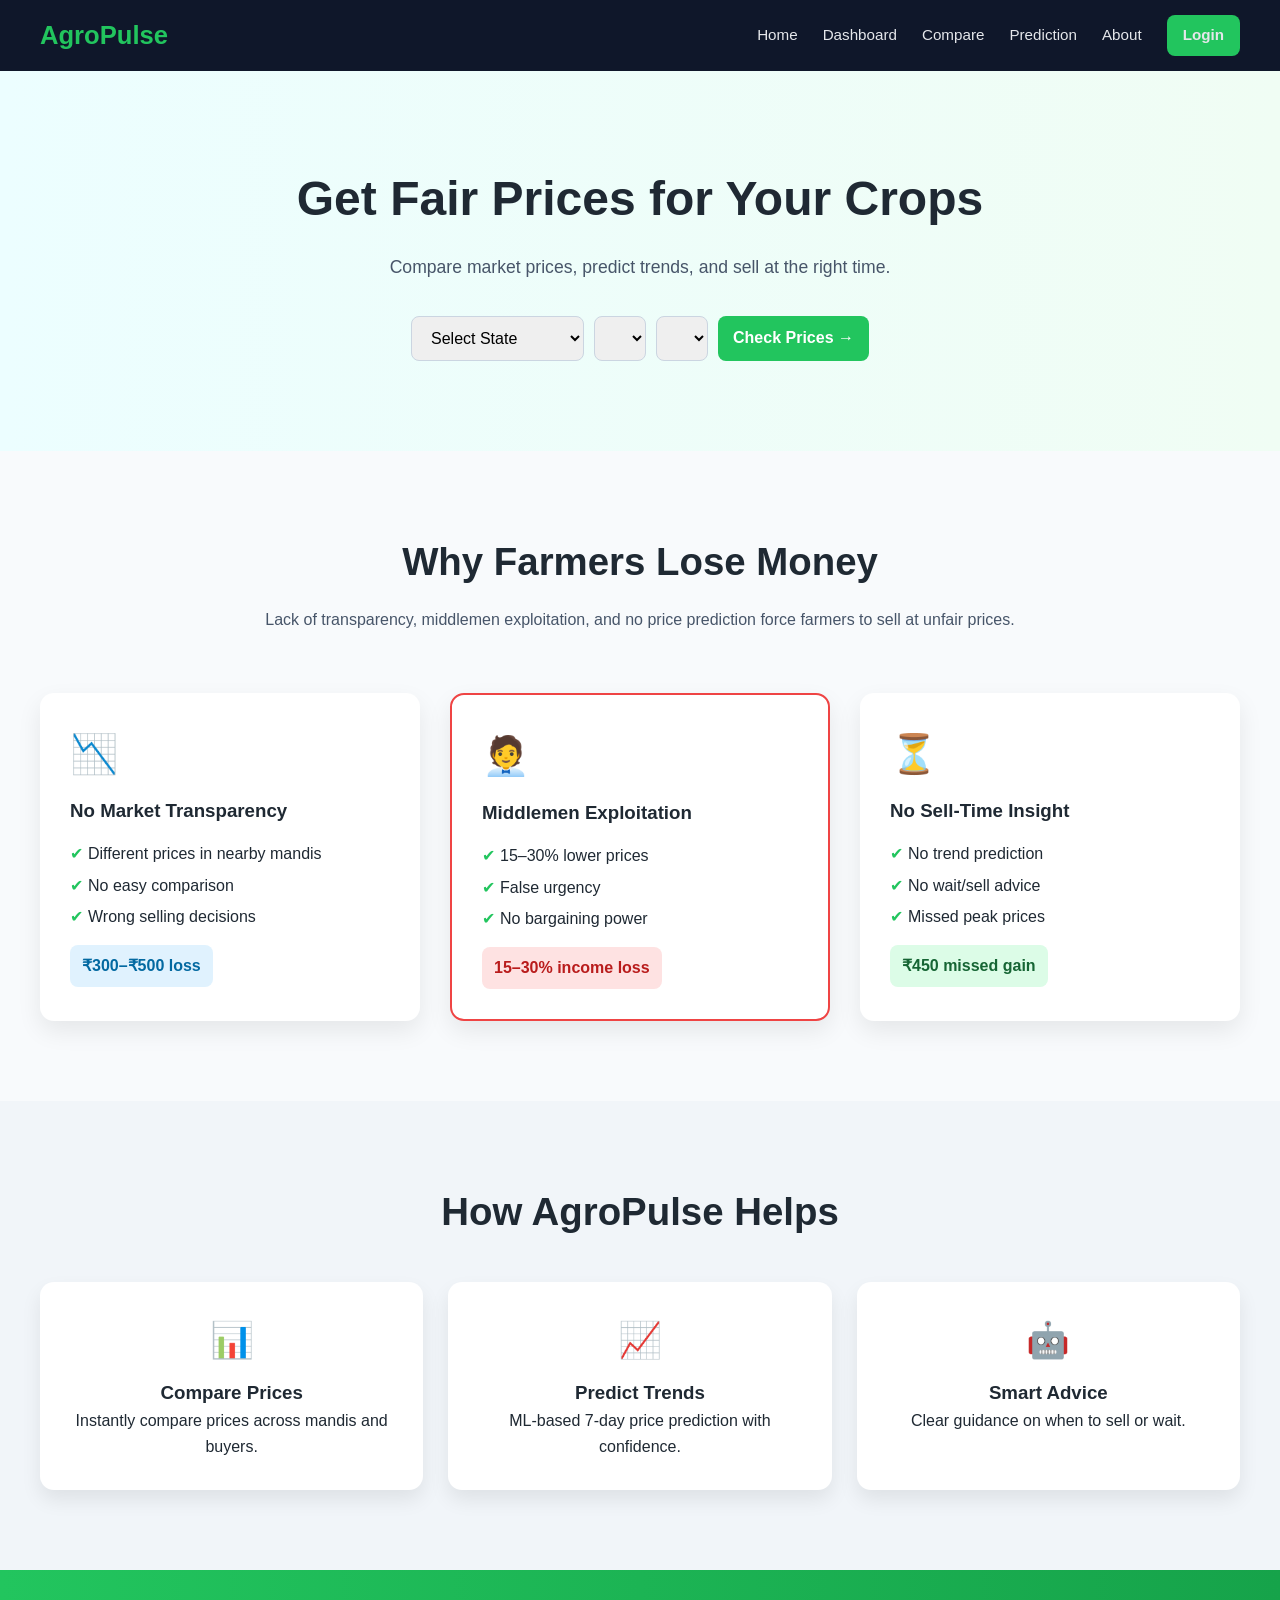
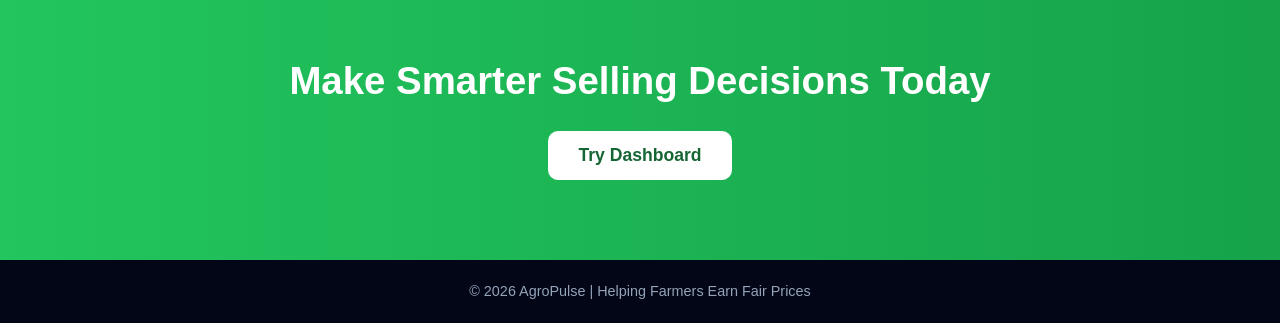
==== templates/index.html @ 3436c3fc "Initial commit: AgroPulse project" ====
<!DOCTYPE html>
<html lang="en">
<head>
<meta charset="UTF-8">
<meta name="viewport" content="width=device-width, initial-scale=1.0">
<title>AgroPulse | Fair Crop Prices for Farmers</title>

<style>
*{
  margin:0;
  padding:0;
  box-sizing:border-box;
  font-family: Arial, Helvetica, sans-serif;
}

body{
  background:#f8fafc;
  color:#1f2933;
  line-height:1.6;
}

/* ================= NAVBAR ================= */
.navbar{
  background:#0f172a;
  padding:15px 40px;
  display:flex;
  justify-content:space-between;
  align-items:center;
}

.logo{
  font-size:1.6rem;
  font-weight:bold;
  color:#22c55e;
  cursor:pointer;
}

.nav-links{
  display:flex;
  align-items:center;
  gap:25px;
}

.nav-links span{
  color:#e5e7eb;
  font-size:0.95rem;
  cursor:pointer;
}

.nav-links span:hover{
  color:#22c55e;
}

.login-btn{
  background:#22c55e;
  padding:8px 16px;
  border-radius:8px;
  font-weight:bold;
  color:white;
}

.login-btn:hover{
  background:#16a34a;
}

/* ================= HERO ================= */
.hero{
  padding:90px 20px;
  text-align:center;
  background:linear-gradient(to right,#ecfeff,#f0fdf4);
}

.hero h1{
  font-size:3rem;
  margin-bottom:15px;
}

.hero p{
  font-size:1.1rem;
  color:#475569;
  margin-bottom:35px;
}

.search-box{
  display:flex;
  justify-content:center;
  gap:10px;
  flex-wrap:wrap;
}

.search-box select,
.search-box button{
  padding:12px 15px;
  border-radius:8px;
  border:1px solid #cbd5e1;
  font-size:1rem;
}

.search-box button{
  background:#22c55e;
  color:white;
  border:none;
  cursor:pointer;
  font-weight:bold;
}

.search-box button:hover{
  background:#16a34a;
}

/* ================= SECTIONS ================= */
.section{
  padding:80px 20px;
}

.container{
  max-width:1200px;
  margin:auto;
  text-align:center;
}

.section-title{
  font-size:2.4rem;
  margin-bottom:15px;
}

.section-subtitle{
  max-width:800px;
  margin:0 auto 60px;
  color:#475569;
}

/* ================= PROBLEMS ================= */
.problem-cards{
  display:grid;
  grid-template-columns:repeat(auto-fit,minmax(280px,1fr));
  gap:30px;
}

.problem-card{
  background:white;
  padding:30px;
  border-radius:14px;
  text-align:left;
  box-shadow:0 10px 25px rgba(0,0,0,0.08);
  transition:0.3s;
}

.problem-card:hover{
  transform:translateY(-8px);
}

.problem-card .icon{
  font-size:2.4rem;
  margin-bottom:12px;
}

.problem-card ul{
  list-style:none;
  margin:15px 0;
}

.problem-card ul li{
  margin-bottom:6px;
  padding-left:18px;
  position:relative;
}

.problem-card ul li::before{
  content:"✔";
  position:absolute;
  left:0;
  color:#22c55e;
}

.stat{
  font-weight:bold;
  padding:8px 12px;
  border-radius:8px;
  display:inline-block;
}

.info{background:#e0f2fe;color:#0369a1;}
.danger{background:#fee2e2;color:#b91c1c;}
.success{background:#dcfce7;color:#166534;}

.highlight{
  border:2px solid #ef4444;
}

/* ================= SOLUTION ================= */
.solution{
  background:#f1f5f9;
}

.solution-cards{
  display:grid;
  grid-template-columns:repeat(auto-fit,minmax(260px,1fr));
  gap:25px;
  margin-top:40px;
}

.solution-card{
  background:white;
  padding:30px;
  border-radius:14px;
  box-shadow:0 10px 20px rgba(0,0,0,0.08);
}

.solution-card .icon{
  font-size:2.2rem;
  margin-bottom:10px;
}

/* ================= CTA ================= */
.cta{
  padding:80px 20px;
  text-align:center;
  background:linear-gradient(to right,#22c55e,#16a34a);
  color:white;
}

.cta h2{
  font-size:2.4rem;
  margin-bottom:20px;
}

.cta button{
  padding:14px 30px;
  font-size:1.1rem;
  border:none;
  border-radius:10px;
  cursor:pointer;
  background:white;
  color:#166534;
  font-weight:bold;
}

.cta button:hover{
  background:#ecfdf5;
}

/* ================= FOOTER ================= */
footer{
  background:#020617;
  color:#94a3b8;
  text-align:center;
  padding:20px;
  font-size:0.9rem;
}
</style>
</head>

<body>

<!-- NAVBAR -->
<nav class="navbar">
  <div class="logo" onclick="navigate('/')">AgroPulse</div>
  <div class="nav-links">
    <span onclick="navigate('/')">Home</span>
    <span onclick="navigate('/dashboard')">Dashboard</span>
    <span onclick="navigate('/comparison')">Compare</span>
    <span onclick="navigate('/prediction')">Prediction</span>
    <span onclick="navigate('/about')">About</span>
    <span class="login-btn" onclick="navigate('/login')">Login</span>
  </div>
</nav>

<!-- HERO -->
<section class="hero">
  <h1>Get Fair Prices for Your Crops</h1>
  <p>Compare market prices, predict trends, and sell at the right time.</p>

  <div class="search-box">
    <select id="indexState" onchange="filterDistricts()"></select>
    <select id="indexLocation" onchange="filterCrops()"></select>
    <select id="indexCrop"></select>


    <button onclick="navigate('/comparison')">
      Check Prices →
    </button>
  </div>
</section>

<!-- PROBLEMS -->
<section class="section">
  <div class="container">
    <h2 class="section-title">Why Farmers Lose Money</h2>
    <p class="section-subtitle">
      Lack of transparency, middlemen exploitation, and no price prediction
      force farmers to sell at unfair prices.
    </p>

    <div class="problem-cards">

      <div class="problem-card">
        <div class="icon">📉</div>
        <h3>No Market Transparency</h3>
        <ul>
          <li>Different prices in nearby mandis</li>
          <li>No easy comparison</li>
          <li>Wrong selling decisions</li>
        </ul>
        <div class="stat info">₹300–₹500 loss</div>
      </div>

      <div class="problem-card highlight">
        <div class="icon">🧑‍💼</div>
        <h3>Middlemen Exploitation</h3>
        <ul>
          <li>15–30% lower prices</li>
          <li>False urgency</li>
          <li>No bargaining power</li>
        </ul>
        <div class="stat danger">15–30% income loss</div>
      </div>

      <div class="problem-card">
        <div class="icon">⏳</div>
        <h3>No Sell-Time Insight</h3>
        <ul>
          <li>No trend prediction</li>
          <li>No wait/sell advice</li>
          <li>Missed peak prices</li>
        </ul>
        <div class="stat success">₹450 missed gain</div>
      </div>

    </div>
  </div>
</section>

<!-- SOLUTION -->
<section class="section solution">
  <div class="container">
    <h2 class="section-title">How AgroPulse Helps</h2>

    <div class="solution-cards">
      <div class="solution-card">
        <div class="icon">📊</div>
        <h3>Compare Prices</h3>
        <p>Instantly compare prices across mandis and buyers.</p>
      </div>

      <div class="solution-card">
        <div class="icon">📈</div>
        <h3>Predict Trends</h3>
        <p>ML-based 7-day price prediction with confidence.</p>
      </div>

      <div class="solution-card">
        <div class="icon">🤖</div>
        <h3>Smart Advice</h3>
        <p>Clear guidance on when to sell or wait.</p>
      </div>
    </div>
  </div>
</section>

<!-- CTA -->
<section class="cta">
  <h2>Make Smarter Selling Decisions Today</h2>
  <button onclick="navigate('/dashboard')">Try Dashboard</button>
</section>

<footer>
  © 2026 AgroPulse | Helping Farmers Earn Fair Prices
</footer>

<!-- SCRIPT -->

<script>
function navigate(page){
  window.location.assign(page);
}

/* ================= GLOBAL DATA ================= */
let allStates = [];
let allCrops = [];
let stateDistrictMapping = {};
let districtCropMapping = {};

/* ================= FALLBACK DATA ================= */
function loadFallbackData() {

  allStates = [
    "Andhra Pradesh","Gujarat","Karnataka","Madhya Pradesh","Maharashtra",
    "Punjab","Rajasthan","Telangana","Uttar Pradesh","West Bengal"
  ];

  allCrops = [
    "Wheat","Maize","Cotton","Paddy(Dhan)(Common)",
    "Bajra(Pearl Millet/Cumbu)","Bengal Gram(Gram)(Whole)",
    "Mustard","Jowar(Sorghum)"
  ];

  stateDistrictMapping = {
    "Madhya Pradesh":["Indore","Bhopal","Ujjain","Gwalior","Jabalpur"],
    "Rajasthan":["Jaipur","Jodhpur","Udaipur","Kota","Chittorgarh"],
    "Uttar Pradesh":["Lucknow","Kanpur","Agra","Varanasi","Meerut"],
    "Gujarat":["Ahmedabad","Surat","Vadodara","Rajkot"],
    "Maharashtra":["Pune","Nagpur","Nashik","Aurangabad"],
    "Andhra Pradesh":["Guntur","Kurnool","East Godavari","Nellore"],
    "Telangana":["Hyderabad","Warangal","Nizamabad","Karimnagar"],
    "Punjab":["Ludhiana","Amritsar","Jalandhar","Patiala"],
    "Karnataka":["Bengaluru","Mysuru","Mangaluru","Hubballi"],
    "West Bengal":["Kolkata","Howrah","Durgapur","Asansol"]
  };

  districtCropMapping = {
    "Indore":["Wheat","Soybean","Maize"],
    "Ujjain":["Wheat","Gram","Mustard"],
    "Chittorgarh":["Wheat","Maize","Mustard"],
    "Guntur":["Paddy(Dhan)(Common)","Cotton"],
    "Kurnool":["Maize","Jowar(Sorghum)","Bengal Gram(Gram)(Whole)"]
  };

  populateStates();
}

/* ================= POPULATE ================= */
function populateStates(){
  const stateSel = document.getElementById("indexState");
  stateSel.innerHTML = `<option disabled selected>Select State</option>`;
  allStates.forEach(s => {
    stateSel.innerHTML += `<option value="${s}">${s}</option>`;
  });
}

function filterDistricts(){
  const state = indexState.value;
  indexLocation.innerHTML = `<option disabled selected>Select District</option>`;

  (stateDistrictMapping[state] || []).forEach(d => {
    indexLocation.innerHTML += `<option value="${d}">${d}</option>`;
  });

  indexCrop.innerHTML = `<option disabled selected>Select Crop</option>`;
}

function filterCrops(){
  const district = indexLocation.value;
  indexCrop.innerHTML = `<option disabled selected>Select Crop</option>`;

  (districtCropMapping[district] || allCrops).forEach(c => {
    indexCrop.innerHTML += `<option value="${c}">${c}</option>`;
  });
}

/* ================= INIT ================= */
window.onload = loadFallbackData;
</script>


</body>
</html>
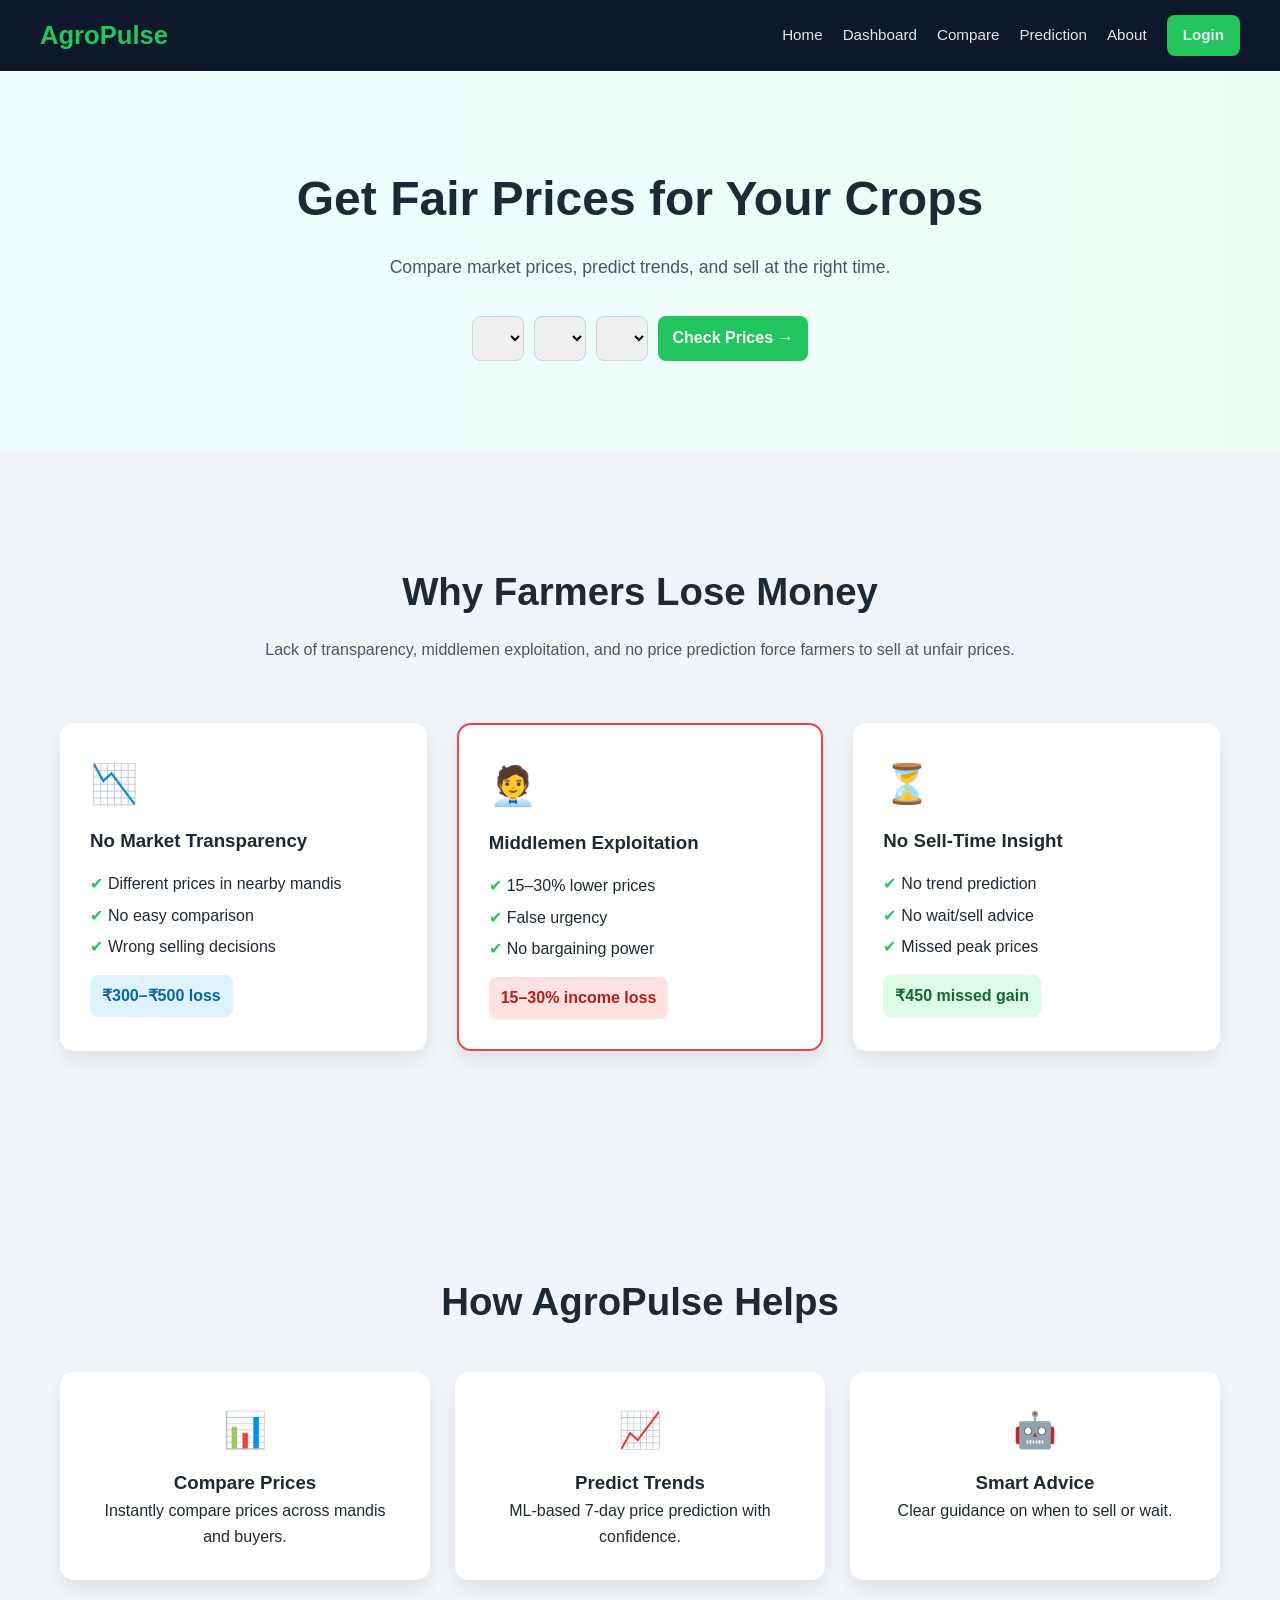
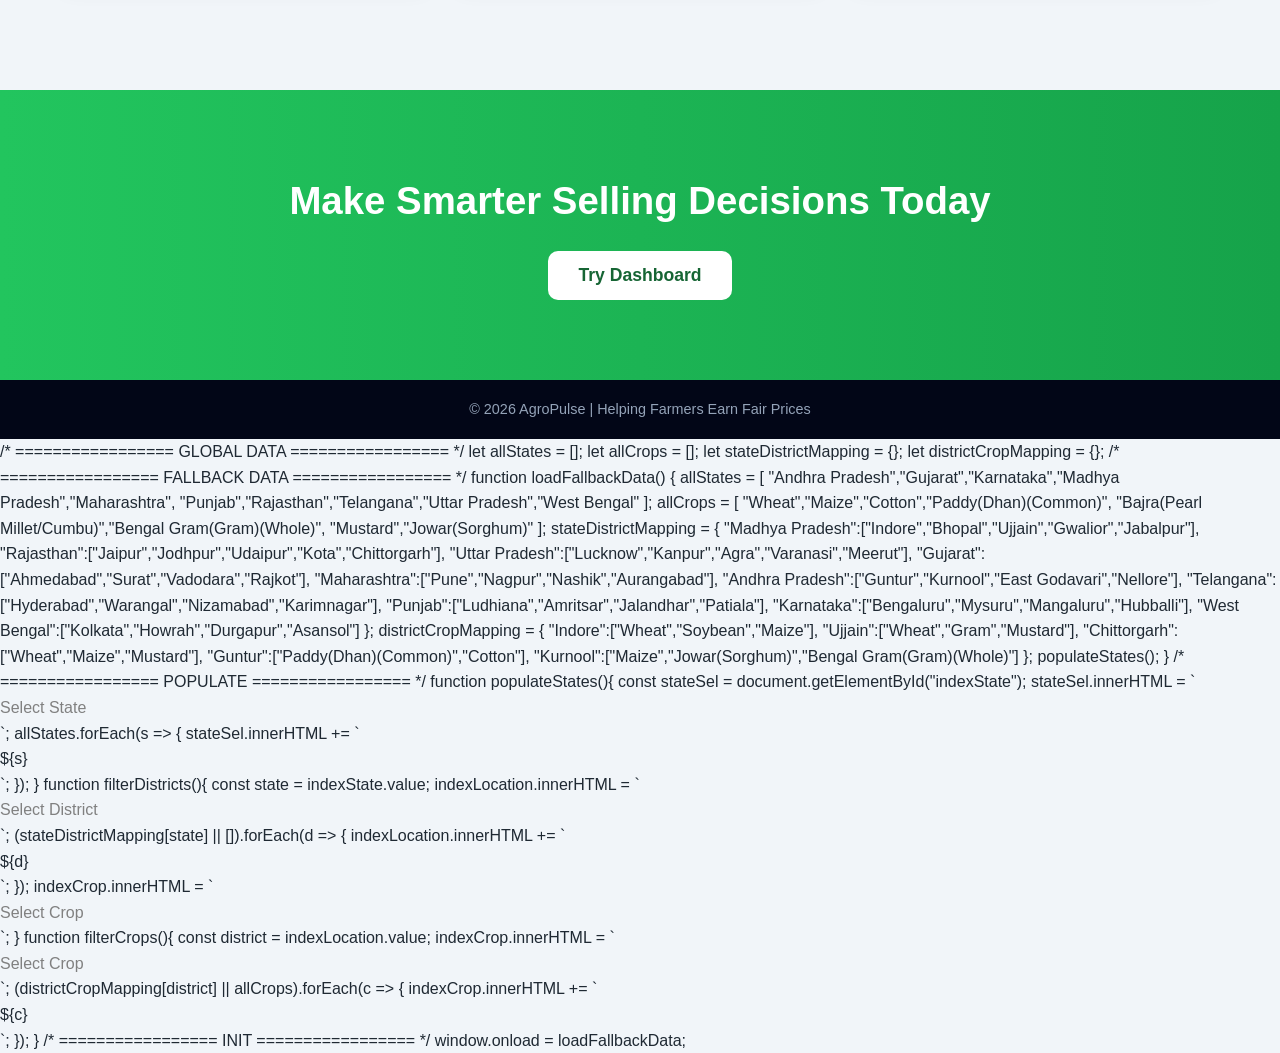
==== commit 6fe054e5: "Implemented a major structural refactor, integrates authentication gating, connects dynamic endpoint" ====
--- a/templates/index.html
+++ b/templates/index.html
@@ -249,6 +249,7 @@
   font-size:0.9rem;
 }
 </style>
+  <link rel="stylesheet" href="/static/css/site.css">
 </head>
 
 <body>
@@ -370,10 +371,8 @@
 
 <!-- SCRIPT -->
 
-<script>
-function navigate(page){
-  window.location.assign(page);
-}
+<!-- Site JS -->
+<script src="/static/js/site.js"></script>
 
 /* ================= GLOBAL DATA ================= */
 let allStates = [];
--- a/static/css/site.css
+++ b/static/css/site.css
@@ -0,0 +1,39 @@
+/* Shared site styles for AgroPulse */
+:root{
+  --brand-green: #22c55e;
+  --brand-green-dark: #16a34a;
+  --nav-bg: #0f172a;
+  --page-bg: #f1f5f9;
+  --card-bg: #ffffff;
+  --muted: #64748b;
+}
+
+*{box-sizing:border-box;font-family:Arial, Helvetica, sans-serif}
+body{background:var(--page-bg);color:#1f2933;margin:0}
+
+/* Navbar */
+.navbar{background:var(--nav-bg);padding:15px 40px;display:flex;justify-content:space-between;align-items:center}
+.logo{font-size:1.6rem;font-weight:700;color:var(--brand-green);cursor:pointer}
+.nav-links{display:flex;gap:20px;align-items:center}
+.nav-links span{color:#e5e7eb;cursor:pointer}
+.nav-links .active{color:var(--brand-green);font-weight:700}
+
+/* Buttons */
+.login-btn,.btn-primary{background:var(--brand-green);color:#fff;padding:8px 16px;border-radius:8px;border:none;cursor:pointer}
+.login-btn:hover,.btn-primary:hover{background:var(--brand-green-dark)}
+
+/* Containers & cards */
+.container{max-width:1200px;margin:30px auto;padding:0 20px}
+.card{background:var(--card-bg);padding:20px;border-radius:14px;box-shadow:0 10px 25px rgba(0,0,0,0.06)}
+
+/* Footer */
+footer{background:#020617;color:#94a3b8;text-align:center;padding:18px;font-size:0.9rem}
+
+/* Badges */
+.badge{display:inline-block;padding:4px 8px;border-radius:6px;font-weight:700}
+.badge.success{background:#dcfce7;color:#166534}
+.badge.info{background:#e0f2fe;color:#0369a1}
+.badge.danger{background:#fee2e2;color:#b91c1c}
+
+/* Utility */
+.text-muted{color:var(--muted)}
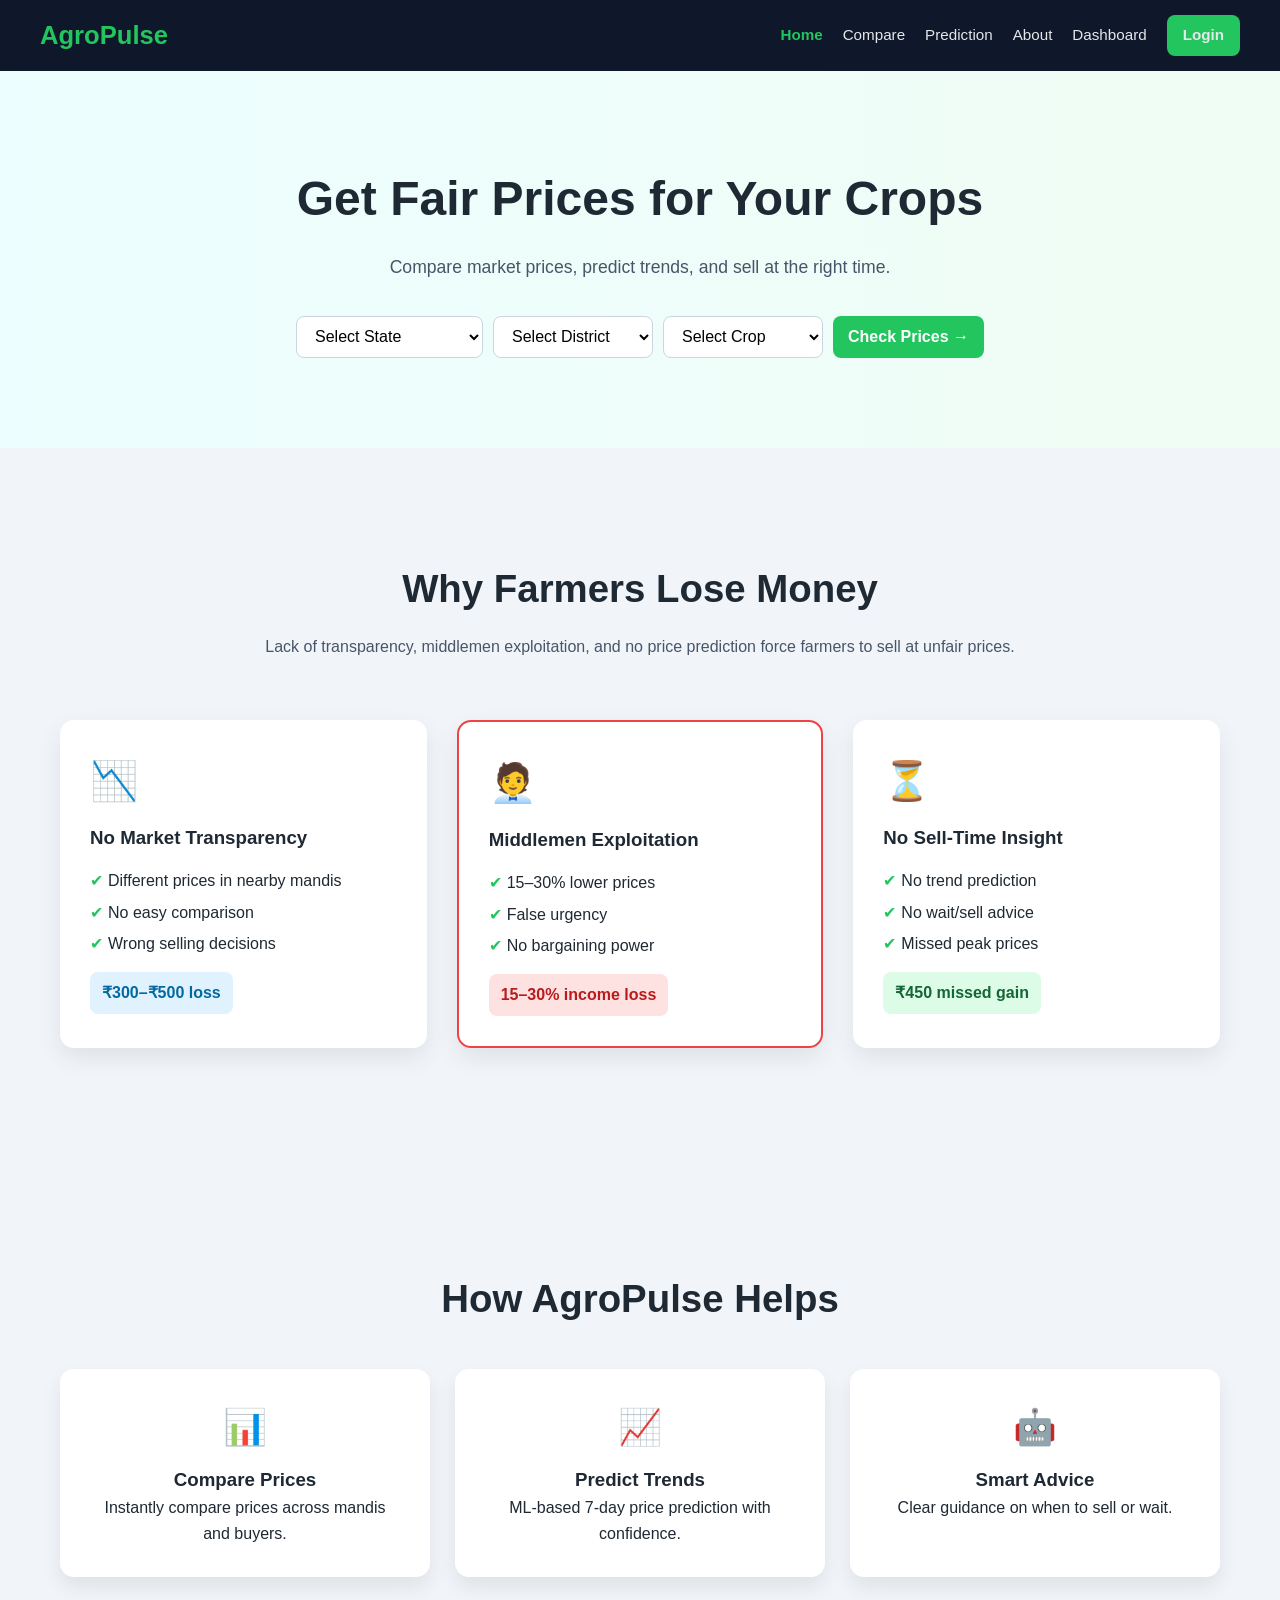
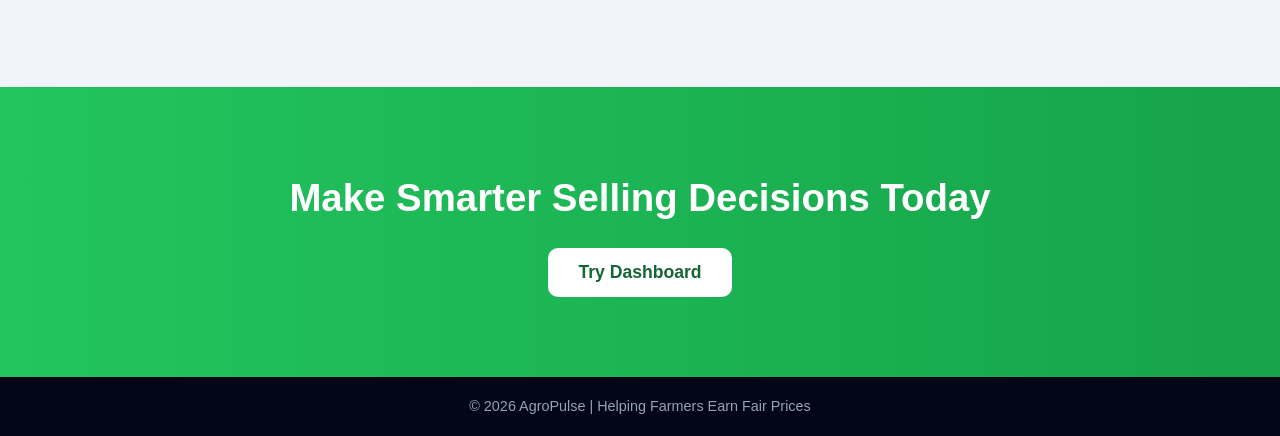
==== commit 22c13005: "Fixed frontend issues, added complete India states/districts, integrated data.gov.in API Frontend - " ====
--- a/templates/index.html
+++ b/templates/index.html
@@ -1,254 +1,15 @@
 <!DOCTYPE html>
 <html lang="en">
 <head>
+  <meta name="description" content="AgroPulse - Smart crop price intelligence and forecasts">
 <meta charset="UTF-8">
 <meta name="viewport" content="width=device-width, initial-scale=1.0">
 <title>AgroPulse | Fair Crop Prices for Farmers</title>
-
-<style>
-*{
-  margin:0;
-  padding:0;
-  box-sizing:border-box;
-  font-family: Arial, Helvetica, sans-serif;
-}
-
-body{
-  background:#f8fafc;
-  color:#1f2933;
-  line-height:1.6;
-}
-
-/* ================= NAVBAR ================= */
-.navbar{
-  background:#0f172a;
-  padding:15px 40px;
-  display:flex;
-  justify-content:space-between;
-  align-items:center;
-}
-
-.logo{
-  font-size:1.6rem;
-  font-weight:bold;
-  color:#22c55e;
-  cursor:pointer;
-}
-
-.nav-links{
-  display:flex;
-  align-items:center;
-  gap:25px;
-}
-
-.nav-links span{
-  color:#e5e7eb;
-  font-size:0.95rem;
-  cursor:pointer;
-}
-
-.nav-links span:hover{
-  color:#22c55e;
-}
-
-.login-btn{
-  background:#22c55e;
-  padding:8px 16px;
-  border-radius:8px;
-  font-weight:bold;
-  color:white;
-}
-
-.login-btn:hover{
-  background:#16a34a;
-}
-
-/* ================= HERO ================= */
-.hero{
-  padding:90px 20px;
-  text-align:center;
-  background:linear-gradient(to right,#ecfeff,#f0fdf4);
-}
-
-.hero h1{
-  font-size:3rem;
-  margin-bottom:15px;
-}
-
-.hero p{
-  font-size:1.1rem;
-  color:#475569;
-  margin-bottom:35px;
-}
-
-.search-box{
-  display:flex;
-  justify-content:center;
-  gap:10px;
-  flex-wrap:wrap;
-}
-
-.search-box select,
-.search-box button{
-  padding:12px 15px;
-  border-radius:8px;
-  border:1px solid #cbd5e1;
-  font-size:1rem;
-}
-
-.search-box button{
-  background:#22c55e;
-  color:white;
-  border:none;
-  cursor:pointer;
-  font-weight:bold;
-}
-
-.search-box button:hover{
-  background:#16a34a;
-}
-
-/* ================= SECTIONS ================= */
-.section{
-  padding:80px 20px;
-}
-
-.container{
-  max-width:1200px;
-  margin:auto;
-  text-align:center;
-}
-
-.section-title{
-  font-size:2.4rem;
-  margin-bottom:15px;
-}
-
-.section-subtitle{
-  max-width:800px;
-  margin:0 auto 60px;
-  color:#475569;
-}
-
-/* ================= PROBLEMS ================= */
-.problem-cards{
-  display:grid;
-  grid-template-columns:repeat(auto-fit,minmax(280px,1fr));
-  gap:30px;
-}
-
-.problem-card{
-  background:white;
-  padding:30px;
-  border-radius:14px;
-  text-align:left;
-  box-shadow:0 10px 25px rgba(0,0,0,0.08);
-  transition:0.3s;
-}
-
-.problem-card:hover{
-  transform:translateY(-8px);
-}
-
-.problem-card .icon{
-  font-size:2.4rem;
-  margin-bottom:12px;
-}
-
-.problem-card ul{
-  list-style:none;
-  margin:15px 0;
-}
-
-.problem-card ul li{
-  margin-bottom:6px;
-  padding-left:18px;
-  position:relative;
-}
-
-.problem-card ul li::before{
-  content:"✔";
-  position:absolute;
-  left:0;
-  color:#22c55e;
-}
-
-.stat{
-  font-weight:bold;
-  padding:8px 12px;
-  border-radius:8px;
-  display:inline-block;
-}
-
-.info{background:#e0f2fe;color:#0369a1;}
-.danger{background:#fee2e2;color:#b91c1c;}
-.success{background:#dcfce7;color:#166534;}
-
-.highlight{
-  border:2px solid #ef4444;
-}
-
-/* ================= SOLUTION ================= */
-.solution{
-  background:#f1f5f9;
-}
-
-.solution-cards{
-  display:grid;
-  grid-template-columns:repeat(auto-fit,minmax(260px,1fr));
-  gap:25px;
-  margin-top:40px;
-}
-
-.solution-card{
-  background:white;
-  padding:30px;
-  border-radius:14px;
-  box-shadow:0 10px 20px rgba(0,0,0,0.08);
-}
-
-.solution-card .icon{
-  font-size:2.2rem;
-  margin-bottom:10px;
-}
-
-/* ================= CTA ================= */
-.cta{
-  padding:80px 20px;
-  text-align:center;
-  background:linear-gradient(to right,#22c55e,#16a34a);
-  color:white;
-}
-
-.cta h2{
-  font-size:2.4rem;
-  margin-bottom:20px;
-}
-
-.cta button{
-  padding:14px 30px;
-  font-size:1.1rem;
-  border:none;
-  border-radius:10px;
-  cursor:pointer;
-  background:white;
-  color:#166534;
-  font-weight:bold;
-}
-
-.cta button:hover{
-  background:#ecfdf5;
-}
-
-/* ================= FOOTER ================= */
-footer{
-  background:#020617;
-  color:#94a3b8;
-  text-align:center;
-  padding:20px;
-  font-size:0.9rem;
-}
-</style>
+  <meta property="og:title" content="AgroPulse — Smart Crop Price Intelligence">
+  <meta property="og:description" content="AI-powered 7-day crop price forecasts for Indian farmers">
+  <meta property="og:type" content="website">
+
+<style> *{ margin:0; padding:0; box-sizing:border-box; font-family: Arial, Helvetica, sans-serif; } body{ background:#f8fafc; color:#1f2933; line-height:1.6; } .navbar{ background:#0f172a; padding:15px 40px; display:flex; justify-content:space-between; align-items:center; } .logo{ font-size:1.6rem; font-weight:bold; color:#22c55e; cursor:pointer; } .nav-links{ display:flex; align-items:center; gap:25px; } .nav-links span{ color:#e5e7eb; font-size:0.95rem; cursor:pointer; } .nav-links span:hover{ color:#22c55e; } .login-btn{ background:#22c55e; padding:8px 16px; border-radius:8px; font-weight:bold; color:white; } .login-btn:hover{ background:#16a34a; } .hero{ padding:90px 20px; text-align:center; background:linear-gradient(to right,#ecfeff,#f0fdf4); } .hero h1{ font-size:3rem; margin-bottom:15px; } .hero p{ font-size:1.1rem; color:#475569; margin-bottom:35px; } .search-box{ display:flex; justify-content:center; gap:10px; flex-wrap:wrap; } .search-box select, .search-box button{ padding:12px 15px; border-radius:8px; border:1px solid #cbd5e1; font-size:1rem; } .search-box button{ background:#22c55e; color:white; border:none; cursor:pointer; font-weight:bold; } .search-box button:hover{ background:#16a34a; } .section{ padding:80px 20px; } .container{ max-width:1200px; margin:auto; text-align:center; } .section-title{ font-size:2.4rem; margin-bottom:15px; } .section-subtitle{ max-width:800px; margin:0 auto 60px; color:#475569; } .problem-cards{ display:grid; grid-template-columns:repeat(auto-fit,minmax(280px,1fr)); gap:30px; } .problem-card{ background:white; padding:30px; border-radius:14px; text-align:left; box-shadow:0 10px 25px rgba(0,0,0,0.08); transition:0.3s; } .problem-card:hover{ transform:translateY(-8px); } .problem-card .icon{ font-size:2.4rem; margin-bottom:12px; } .problem-card ul{ list-style:none; margin:15px 0; } .problem-card ul li{ margin-bottom:6px; padding-left:18px; position:relative; } .problem-card ul li::before{ content:"✔"; position:absolute; left:0; color:#22c55e; } .stat{ font-weight:bold; padding:8px 12px; border-radius:8px; display:inline-block; } .info{background:#e0f2fe;color:#0369a1;} .danger{background:#fee2e2;color:#b91c1c;} .success{background:#dcfce7;color:#166534;} .highlight{ border:2px solid #ef4444; } .solution{ background:#f1f5f9; } .solution-cards{ display:grid; grid-template-columns:repeat(auto-fit,minmax(260px,1fr)); gap:25px; margin-top:40px; } .solution-card{ background:white; padding:30px; border-radius:14px; box-shadow:0 10px 20px rgba(0,0,0,0.08); } .solution-card .icon{ font-size:2.2rem; margin-bottom:10px; } .cta{ padding:80px 20px; text-align:center; background:linear-gradient(to right,#22c55e,#16a34a); color:white; } .cta h2{ font-size:2.4rem; margin-bottom:20px; } .cta button{ padding:14px 30px; font-size:1.1rem; border:none; border-radius:10px; cursor:pointer; background:white; color:#166534; font-weight:bold; } .cta button:hover{ background:#ecfdf5; } footer{ background:#020617; color:#94a3b8; text-align:center; padding:20px; font-size:0.9rem; } </style>
   <link rel="stylesheet" href="/static/css/site.css">
 </head>
 
@@ -258,11 +19,11 @@
 <nav class="navbar">
   <div class="logo" onclick="navigate('/')">AgroPulse</div>
   <div class="nav-links">
-    <span onclick="navigate('/')">Home</span>
-    <span onclick="navigate('/dashboard')">Dashboard</span>
+    <span class="active" onclick="navigate('/')">Home</span>
     <span onclick="navigate('/comparison')">Compare</span>
     <span onclick="navigate('/prediction')">Prediction</span>
     <span onclick="navigate('/about')">About</span>
+    <span onclick="navigate('/dashboard')">Dashboard</span>
     <span class="login-btn" onclick="navigate('/login')">Login</span>
   </div>
 </nav>
@@ -273,10 +34,15 @@
   <p>Compare market prices, predict trends, and sell at the right time.</p>
 
   <div class="search-box">
-    <select id="indexState" onchange="filterDistricts()"></select>
-    <select id="indexLocation" onchange="filterCrops()"></select>
-    <select id="indexCrop"></select>
-
+    <select id="indexState" onchange="updateDistricts()" style="min-width: 160px; padding: 10px 14px; border-radius: 8px; border: 1px solid #cbd5e1; font-size: 1rem; background: white; cursor: pointer;">
+      <option value="" disabled selected>Select State</option>
+    </select>
+    <select id="indexDistrict" onchange="updateCrops()" style="min-width: 160px; padding: 10px 14px; border-radius: 8px; border: 1px solid #cbd5e1; font-size: 1rem; background: white; cursor: pointer;">
+      <option value="" disabled selected>Select District</option>
+    </select>
+    <select id="indexCrop" style="min-width: 160px; padding: 10px 14px; border-radius: 8px; border: 1px solid #cbd5e1; font-size: 1rem; background: white; cursor: pointer;">
+      <option value="" disabled selected>Select Crop</option>
+    </select>
 
     <button onclick="navigate('/comparison')">
       Check Prices →
@@ -372,8 +138,10 @@
 <!-- SCRIPT -->
 
 <!-- Site JS -->
+<script src="/static/js/utils.js"></script>
 <script src="/static/js/site.js"></script>
 
+<script>
 /* ================= GLOBAL DATA ================= */
 let allStates = [];
 let allCrops = [];
@@ -384,8 +152,11 @@
 function loadFallbackData() {
 
   allStates = [
-    "Andhra Pradesh","Gujarat","Karnataka","Madhya Pradesh","Maharashtra",
-    "Punjab","Rajasthan","Telangana","Uttar Pradesh","West Bengal"
+    "Andhra Pradesh", "Arunachal Pradesh", "Assam", "Bihar", "Chhattisgarh",
+    "Goa", "Gujarat", "Haryana", "Himachal Pradesh", "Jharkhand", "Karnataka",
+    "Kerala", "Madhya Pradesh", "Maharashtra", "Manipur", "Meghalaya", "Mizoram",
+    "Nagaland", "Odisha", "Punjab", "Rajasthan", "Sikkim", "Tamil Nadu",
+    "Telangana", "Tripura", "Uttar Pradesh", "Uttarakhand", "West Bengal"
   ];
 
   allCrops = [
@@ -395,16 +166,34 @@
   ];
 
   stateDistrictMapping = {
-    "Madhya Pradesh":["Indore","Bhopal","Ujjain","Gwalior","Jabalpur"],
-    "Rajasthan":["Jaipur","Jodhpur","Udaipur","Kota","Chittorgarh"],
-    "Uttar Pradesh":["Lucknow","Kanpur","Agra","Varanasi","Meerut"],
-    "Gujarat":["Ahmedabad","Surat","Vadodara","Rajkot"],
-    "Maharashtra":["Pune","Nagpur","Nashik","Aurangabad"],
-    "Andhra Pradesh":["Guntur","Kurnool","East Godavari","Nellore"],
-    "Telangana":["Hyderabad","Warangal","Nizamabad","Karimnagar"],
-    "Punjab":["Ludhiana","Amritsar","Jalandhar","Patiala"],
-    "Karnataka":["Bengaluru","Mysuru","Mangaluru","Hubballi"],
-    "West Bengal":["Kolkata","Howrah","Durgapur","Asansol"]
+    "Andhra Pradesh": ["Guntur", "Krishna", "Kurnool", "Nellore", "East Godavari", "West Godavari", "Visakhapatnam", "Chittoor", "Kadapa", "Srikakulam"],
+    "Arunachal Pradesh": ["Itanagar", "Tawang", "Ziro", "Pasighat"],
+    "Assam": ["Guwahati", "Dibrugarh", "Jorhat", "Silchar", "Tezpur", "Nagaon"],
+    "Bihar": ["Patna", "Gaya", "Muzaffarpur", "Bhagalpur", "Darbhanga", "Purnia", "Arrah", "Begusarai"],
+    "Chhattisgarh": ["Raipur", "Bilaspur", "Durg", "Korba", "Rajnandgaon", "Jagdalpur"],
+    "Goa": ["Panaji", "Margao", "Vasco da Gama", "Mapusa"],
+    "Gujarat": ["Ahmedabad", "Surat", "Vadodara", "Rajkot", "Bhavnagar", "Jamnagar", "Gandhinagar", "Anand", "Mehsana"],
+    "Haryana": ["Gurugram", "Faridabad", "Hisar", "Rohtak", "Karnal", "Ambala", "Panipat", "Sonipat", "Sirsa"],
+    "Himachal Pradesh": ["Shimla", "Dharamshala", "Mandi", "Solan", "Kullu", "Hamirpur"],
+    "Jharkhand": ["Ranchi", "Jamshedpur", "Dhanbad", "Bokaro", "Hazaribagh", "Deoghar"],
+    "Karnataka": ["Bengaluru", "Mysuru", "Hubli", "Mangaluru", "Belagavi", "Davanagere", "Ballari", "Tumakuru", "Kalaburagi"],
+    "Kerala": ["Thiruvananthapuram", "Kochi", "Kozhikode", "Thrissur", "Kollam", "Palakkad", "Alappuzha", "Kannur"],
+    "Madhya Pradesh": ["Indore", "Bhopal", "Ujjain", "Gwalior", "Jabalpur", "Sagar", "Rewa", "Satna", "Chhindwara"],
+    "Maharashtra": ["Mumbai", "Pune", "Nagpur", "Nashik", "Aurangabad", "Solapur", "Kolhapur", "Amravati", "Latur"],
+    "Manipur": ["Imphal", "Thoubal", "Bishnupur", "Churachandpur"],
+    "Meghalaya": ["Shillong", "Tura", "Jowai", "Nongpoh"],
+    "Mizoram": ["Aizawl", "Lunglei", "Champhai", "Serchhip"],
+    "Nagaland": ["Kohima", "Dimapur", "Mokokchung", "Tuensang"],
+    "Odisha": ["Bhubaneswar", "Cuttack", "Rourkela", "Puri", "Sambalpur", "Berhampur", "Balasore", "Baripada"],
+    "Punjab": ["Ludhiana", "Amritsar", "Jalandhar", "Patiala", "Bathinda", "Mohali", "Gurdaspur", "Firozpur"],
+    "Rajasthan": ["Jaipur", "Jodhpur", "Udaipur", "Kota", "Ajmer", "Chittorgarh", "Alwar", "Bikaner", "Bharatpur"],
+    "Sikkim": ["Gangtok", "Namchi", "Gyalshing", "Mangan"],
+    "Tamil Nadu": ["Chennai", "Coimbatore", "Madurai", "Salem", "Tiruchirappalli", "Tirunelveli", "Vellore", "Erode", "Thanjavur"],
+    "Telangana": ["Hyderabad", "Warangal", "Nizamabad", "Karimnagar", "Khammam", "Mahbubnagar", "Nalgonda"],
+    "Tripura": ["Agartala", "Udaipur", "Dharmanagar", "Kailashahar"],
+    "Uttar Pradesh": ["Lucknow", "Kanpur", "Agra", "Varanasi", "Meerut", "Allahabad", "Ghaziabad", "Bareilly", "Aligarh", "Moradabad"],
+    "Uttarakhand": ["Dehradun", "Haridwar", "Roorkee", "Haldwani", "Nainital", "Rishikesh"],
+    "West Bengal": ["Kolkata", "Howrah", "Durgapur", "Asansol", "Siliguri", "Bardhaman", "Malda", "Murshidabad"]
   };
 
   districtCropMapping = {
@@ -421,34 +210,64 @@
 /* ================= POPULATE ================= */
 function populateStates(){
   const stateSel = document.getElementById("indexState");
-  stateSel.innerHTML = `<option disabled selected>Select State</option>`;
+  if (!stateSel) return;
+  stateSel.innerHTML = `<option value="" disabled selected>Select State</option>`;
   allStates.forEach(s => {
-    stateSel.innerHTML += `<option value="${s}">${s}</option>`;
+    const opt = document.createElement("option");
+    opt.value = s;
+    opt.textContent = s;
+    stateSel.appendChild(opt);
   });
 }
 
-function filterDistricts(){
-  const state = indexState.value;
-  indexLocation.innerHTML = `<option disabled selected>Select District</option>`;
-
-  (stateDistrictMapping[state] || []).forEach(d => {
-    indexLocation.innerHTML += `<option value="${d}">${d}</option>`;
-  });
-
-  indexCrop.innerHTML = `<option disabled selected>Select Crop</option>`;
-}
-
-function filterCrops(){
-  const district = indexLocation.value;
-  indexCrop.innerHTML = `<option disabled selected>Select Crop</option>`;
-
-  (districtCropMapping[district] || allCrops).forEach(c => {
-    indexCrop.innerHTML += `<option value="${c}">${c}</option>`;
-  });
+function updateDistricts(){
+  const stateSelect = document.getElementById("indexState");
+  const districtSelect = document.getElementById("indexDistrict");
+  const cropSelect = document.getElementById("indexCrop");
+  
+  const state = stateSelect.value;
+  
+  // Clear and reset District dropdown
+  districtSelect.innerHTML = `<option value="" disabled selected>Select District</option>`;
+  
+  // Reset Crop dropdown
+  cropSelect.innerHTML = `<option value="" disabled selected>Select Crop</option>`;
+
+  if (state) {
+    const districts = stateDistrictMapping[state] || [];
+    districts.forEach(d => {
+      const opt = document.createElement("option");
+      opt.value = d;
+      opt.textContent = d;
+      districtSelect.appendChild(opt);
+    });
+  }
+}
+
+function updateCrops(){
+  const districtSelect = document.getElementById("indexDistrict");
+  const cropSelect = document.getElementById("indexCrop");
+  
+  const district = districtSelect.value;
+  
+  // Clear and reset Crop dropdown
+  cropSelect.innerHTML = `<option value="" disabled selected>Select Crop</option>`;
+
+  if (district) {
+    const cropsList = districtCropMapping[district] || allCrops;
+    cropsList.forEach(c => {
+      const opt = document.createElement("option");
+      opt.value = c;
+      opt.textContent = c;
+      cropSelect.appendChild(opt);
+    });
+  }
 }
 
 /* ================= INIT ================= */
-window.onload = loadFallbackData;
+document.addEventListener("DOMContentLoaded", () => {
+  loadFallbackData();
+});
 </script>
 
 
